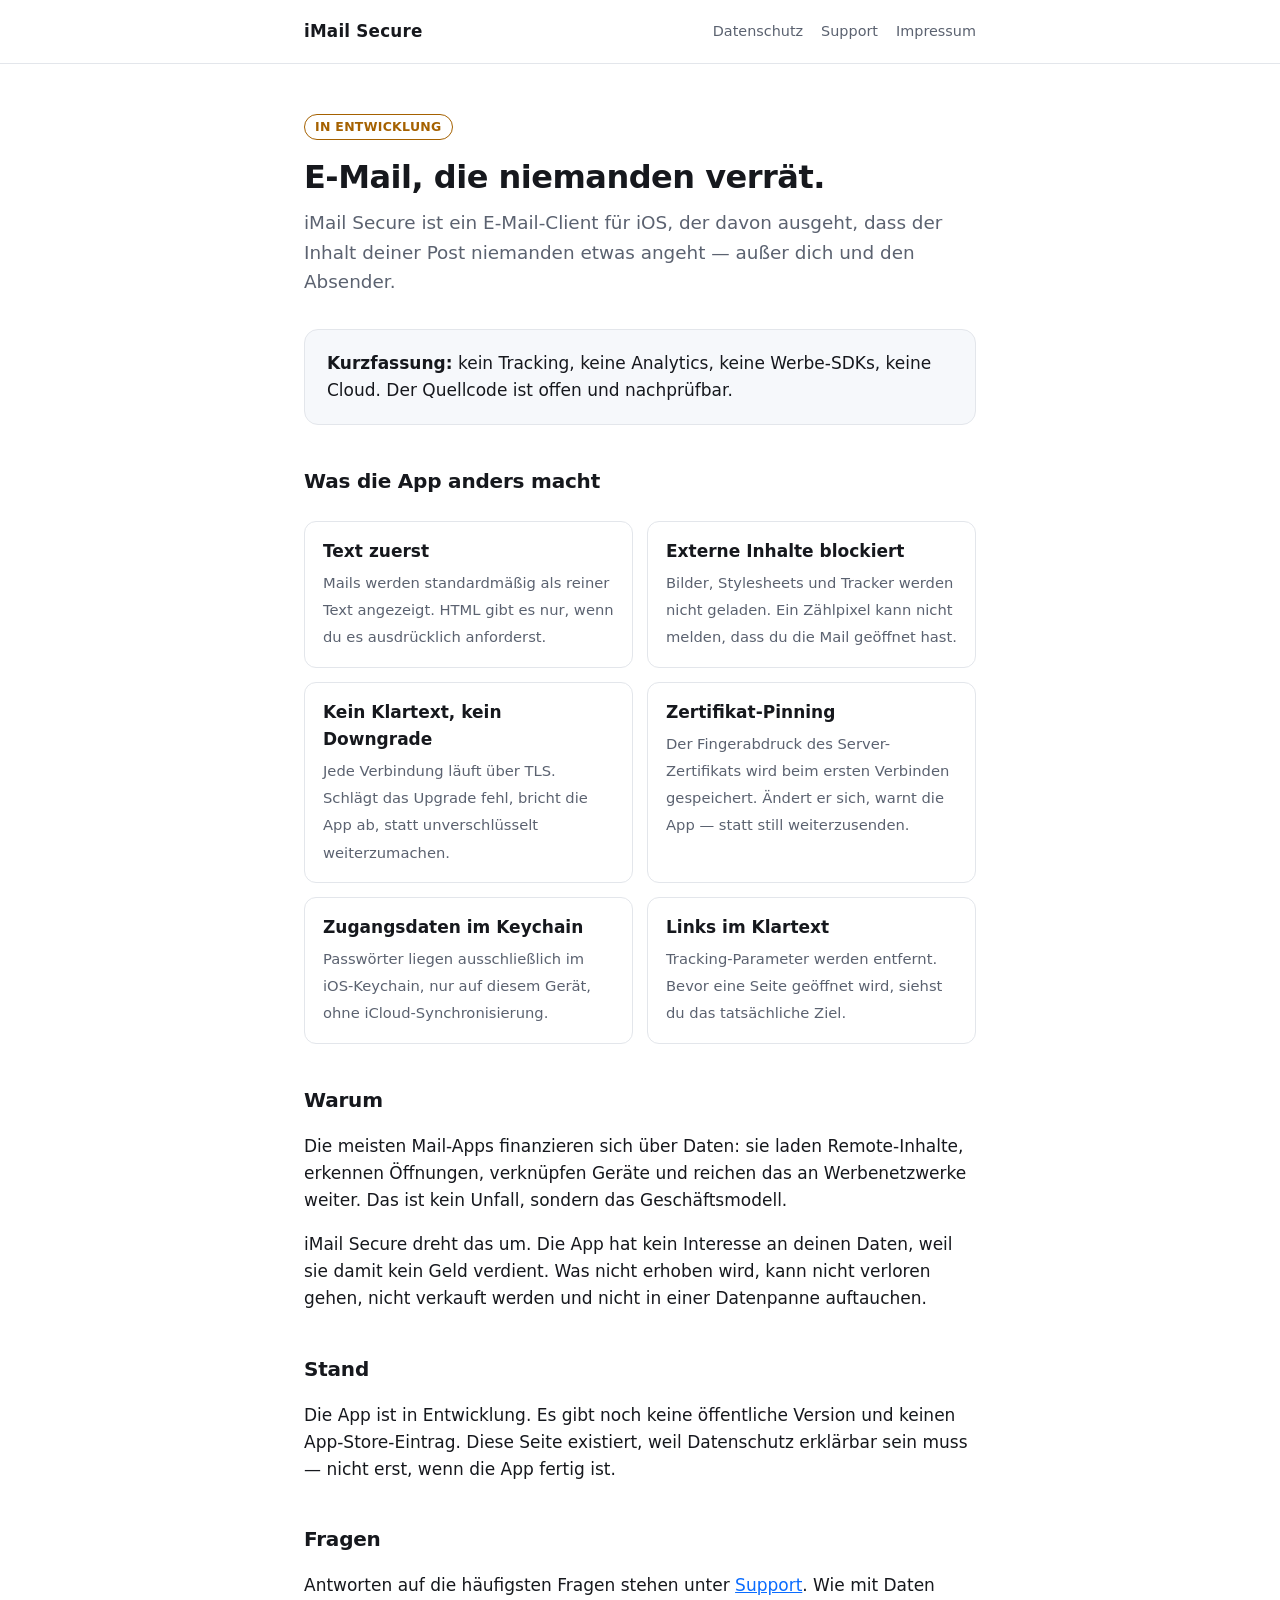
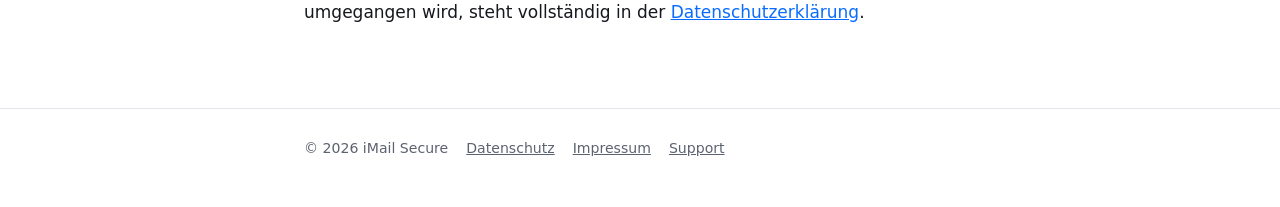
==== index.html @ 65453772 "Website-Geruest: Startseite, Datenschutz, Support Statisches HTML ohne externe Ressourcen (keine Fon" ====
<!doctype html>
<html lang="de">
<head>
<meta charset="utf-8">
<meta name="viewport" content="width=device-width, initial-scale=1">
<title>iMail Secure — E-Mail-Client für iOS ohne Tracking</title>
<meta name="description" content="iMail Secure ist ein datenschutzfreundlicher E-Mail-Client für iOS: TLS-only, Zertifikat-Pinning, Text zuerst, HTML nur auf Knopfdruck. Kein Tracking, keine Telemetrie.">
<meta name="robots" content="index, follow">
<link rel="stylesheet" href="style.css">
<!-- Keine externen Ressourcen: keine Fonts, keine Skripte, keine Analytics. -->
</head>
<body>

<header class="site">
  <div class="wrap">
    <a class="brand" href="index.html">iMail Secure</a>
    <nav>
      <a href="privacy.html">Datenschutz</a>
      <a href="support.html">Support</a>
      <a href="privacy.html#impressum">Impressum</a>
    </nav>
  </div>
</header>

<main>
  <div class="wrap">
    <span class="badge">In Entwicklung</span>

    <h1>E-Mail, die niemanden verrät.</h1>
    <p class="lead">
      iMail Secure ist ein E-Mail-Client für iOS, der davon ausgeht, dass der Inhalt
      deiner Post niemanden etwas angeht — außer dich und den Absender.
    </p>

    <div class="card">
      <p style="margin:0">
        <strong>Kurzfassung:</strong> kein Tracking, keine Analytics, keine Werbe-SDKs,
        keine Cloud. Der Quellcode ist offen und nachprüfbar.
      </p>
    </div>

    <h2>Was die App anders macht</h2>

    <div class="grid">
      <div class="feature">
        <strong>Text zuerst</strong>
        <span>Mails werden standardmäßig als reiner Text angezeigt. HTML gibt es nur,
        wenn du es ausdrücklich anforderst.</span>
      </div>
      <div class="feature">
        <strong>Externe Inhalte blockiert</strong>
        <span>Bilder, Stylesheets und Tracker werden nicht geladen. Ein Zählpixel kann
        nicht melden, dass du die Mail geöffnet hast.</span>
      </div>
      <div class="feature">
        <strong>Kein Klartext, kein Downgrade</strong>
        <span>Jede Verbindung läuft über TLS. Schlägt das Upgrade fehl, bricht die App ab,
        statt unverschlüsselt weiterzumachen.</span>
      </div>
      <div class="feature">
        <strong>Zertifikat-Pinning</strong>
        <span>Der Fingerabdruck des Server-Zertifikats wird beim ersten Verbinden gespeichert.
        Ändert er sich, warnt die App — statt still weiterzusenden.</span>
      </div>
      <div class="feature">
        <strong>Zugangsdaten im Keychain</strong>
        <span>Passwörter liegen ausschließlich im iOS-Keychain, nur auf diesem Gerät,
        ohne iCloud-Synchronisierung.</span>
      </div>
      <div class="feature">
        <strong>Links im Klartext</strong>
        <span>Tracking-Parameter werden entfernt. Bevor eine Seite geöffnet wird,
        siehst du das tatsächliche Ziel.</span>
      </div>
    </div>

    <h2>Warum</h2>
    <p>
      Die meisten Mail-Apps finanzieren sich über Daten: sie laden Remote-Inhalte,
      erkennen Öffnungen, verknüpfen Geräte und reichen das an Werbenetzwerke weiter.
      Das ist kein Unfall, sondern das Geschäftsmodell.
    </p>
    <p>
      iMail Secure dreht das um. Die App hat kein Interesse an deinen Daten, weil sie
      damit kein Geld verdient. Was nicht erhoben wird, kann nicht verloren gehen,
      nicht verkauft werden und nicht in einer Datenpanne auftauchen.
    </p>

    <h2>Stand</h2>
    <p>
      Die App ist in Entwicklung. Es gibt noch keine öffentliche Version und keinen
      App-Store-Eintrag. Diese Seite existiert, weil Datenschutz erklärbar sein muss —
      nicht erst, wenn die App fertig ist.
    </p>

    <h2>Fragen</h2>
    <p>
      Antworten auf die häufigsten Fragen stehen unter
      <a href="support.html">Support</a>. Wie mit Daten umgegangen wird, steht
      vollständig in der <a href="privacy.html">Datenschutzerklärung</a>.
    </p>
  </div>
</main>

<footer class="site">
  <div class="wrap">
    <span>© 2026 iMail Secure</span>
    <a href="privacy.html">Datenschutz</a>
    <a href="privacy.html#impressum">Impressum</a>
    <a href="support.html">Support</a>
  </div>
</footer>

</body>
</html>
---- style.css ----
:root {
  color-scheme: light dark;
  --bg: #ffffff;
  --fg: #16181d;
  --muted: #5b6270;
  --line: #e3e6eb;
  --accent: #0a6cff;
  --card: #f6f8fb;
  --ok: #128a4a;
  --warn: #a56100;
}

@media (prefers-color-scheme: dark) {
  :root {
    --bg: #0e1014;
    --fg: #e9ecf1;
    --muted: #9aa3b2;
    --line: #232830;
    --accent: #5b9bff;
    --card: #151920;
    --ok: #4cc98a;
    --warn: #e0a64a;
  }
}

* { box-sizing: border-box; }

html { -webkit-text-size-adjust: 100%; }

body {
  margin: 0;
  background: var(--bg);
  color: var(--fg);
  font-family: -apple-system, BlinkMacSystemFont, "Segoe UI", system-ui, sans-serif;
  font-size: 17px;
  line-height: 1.6;
}

.wrap {
  max-width: 720px;
  margin: 0 auto;
  padding: 0 24px;
}

header.site {
  border-bottom: 1px solid var(--line);
}

header.site .wrap {
  display: flex;
  align-items: center;
  gap: 16px;
  padding-top: 18px;
  padding-bottom: 18px;
}

.brand {
  font-weight: 700;
  font-size: 1.05rem;
  letter-spacing: .2px;
  color: var(--fg);
  text-decoration: none;
}

nav {
  margin-left: auto;
  display: flex;
  gap: 18px;
  flex-wrap: wrap;
}

nav a {
  color: var(--muted);
  text-decoration: none;
  font-size: .9rem;
}

nav a:hover, nav a:focus-visible { color: var(--accent); }

main { padding: 48px 0 64px; }

h1 {
  font-size: 2rem;
  line-height: 1.2;
  margin: 0 0 12px;
  letter-spacing: -.5px;
}

h2 {
  font-size: 1.25rem;
  margin: 40px 0 10px;
  letter-spacing: -.2px;
}

h3 { font-size: 1rem; margin: 24px 0 6px; }

p, li { color: var(--fg); }

.lead { font-size: 1.15rem; color: var(--muted); margin: 0 0 32px; }

a { color: var(--accent); }

ul { padding-left: 22px; }

li { margin: 6px 0; }

.card {
  background: var(--card);
  border: 1px solid var(--line);
  border-radius: 14px;
  padding: 20px 22px;
  margin: 24px 0;
}

.grid {
  display: grid;
  grid-template-columns: repeat(auto-fit, minmax(220px, 1fr));
  gap: 14px;
  margin: 24px 0;
}

.feature {
  border: 1px solid var(--line);
  border-radius: 12px;
  padding: 16px 18px;
}

.feature strong { display: block; margin-bottom: 4px; }

.feature span { color: var(--muted); font-size: .92rem; }

.badge {
  display: inline-block;
  font-size: .78rem;
  font-weight: 600;
  letter-spacing: .3px;
  text-transform: uppercase;
  color: var(--warn);
  border: 1px solid currentColor;
  border-radius: 999px;
  padding: 2px 10px;
  margin-bottom: 18px;
}

.ok { color: var(--ok); font-weight: 600; }

.muted { color: var(--muted); }

.small { font-size: .88rem; }

hr { border: 0; border-top: 1px solid var(--line); margin: 40px 0; }

footer.site {
  border-top: 1px solid var(--line);
  padding: 28px 0 48px;
  color: var(--muted);
  font-size: .88rem;
}

footer.site a { color: var(--muted); }

footer.site .wrap { display: flex; gap: 18px; flex-wrap: wrap; }

code {
  font-family: ui-monospace, SFMono-Regular, Menlo, monospace;
  font-size: .9em;
  background: var(--card);
  border: 1px solid var(--line);
  border-radius: 5px;
  padding: 1px 5px;
}

.placeholder {
  background: rgba(224, 166, 74, .18);
  border-bottom: 2px solid var(--warn);
  padding: 0 3px;
}
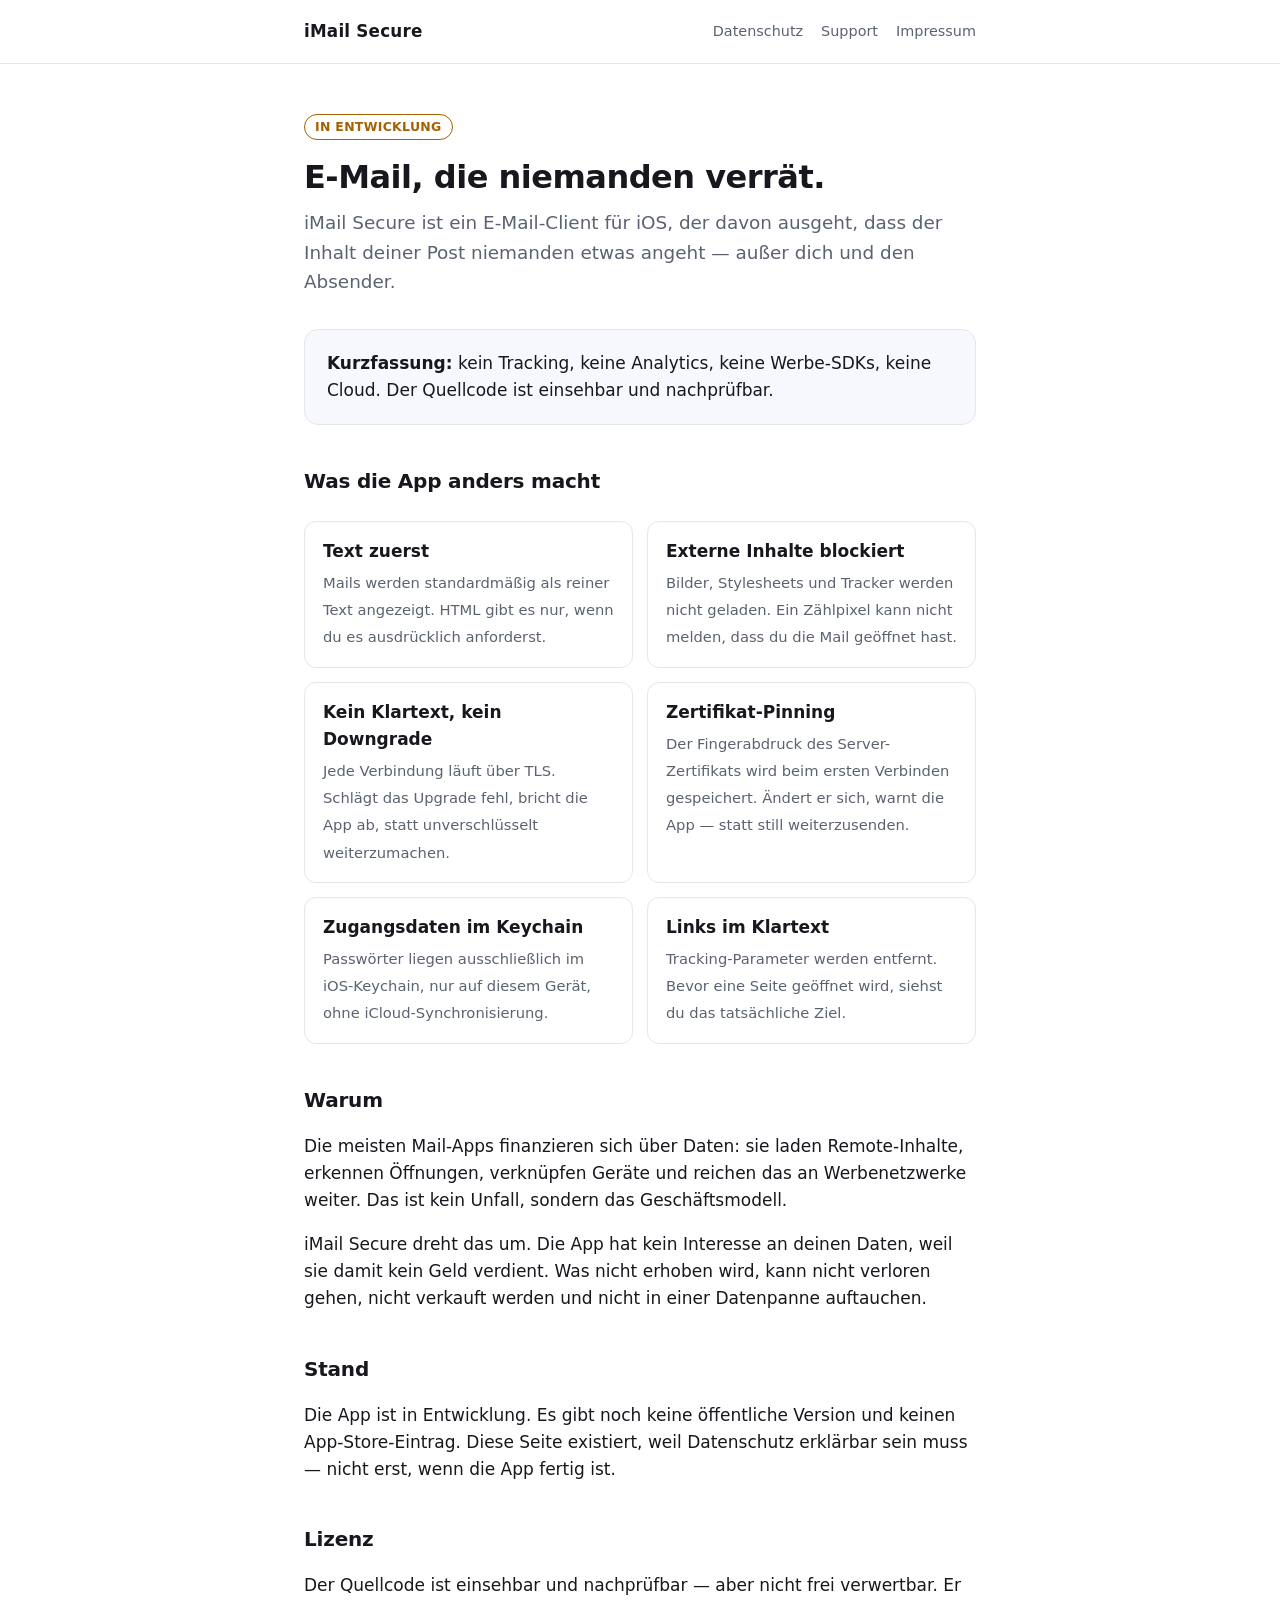
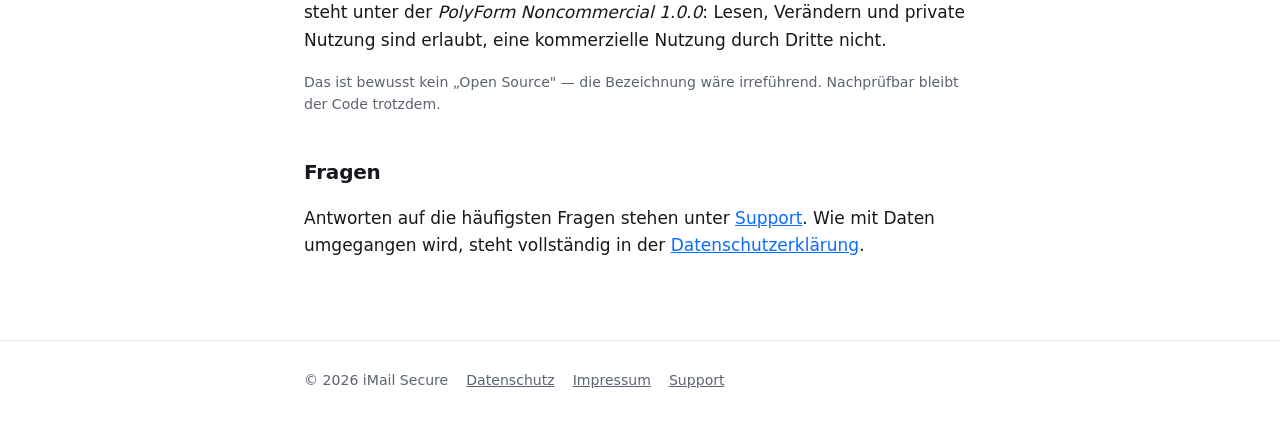
==== commit 6140d7b7: "Lizenz: source-available statt offen (PolyForm Noncommercial) Die App ist kein Open Source. Website-" ====
--- a/index.html
+++ b/index.html
@@ -35,7 +35,7 @@
     <div class="card">
       <p style="margin:0">
         <strong>Kurzfassung:</strong> kein Tracking, keine Analytics, keine Werbe-SDKs,
-        keine Cloud. Der Quellcode ist offen und nachprüfbar.
+        keine Cloud. Der Quellcode ist einsehbar und nachprüfbar.
       </p>
     </div>
 
@@ -93,6 +93,18 @@
       nicht erst, wenn die App fertig ist.
     </p>
 
+    <h2>Lizenz</h2>
+    <p>
+      Der Quellcode ist einsehbar und nachprüfbar — aber nicht frei verwertbar.
+      Er steht unter der <em>PolyForm Noncommercial 1.0.0</em>: Lesen, Verändern
+      und private Nutzung sind erlaubt, eine kommerzielle Nutzung durch Dritte
+      nicht.
+    </p>
+    <p class="small muted">
+      Das ist bewusst kein „Open Source" — die Bezeichnung wäre irreführend.
+      Nachprüfbar bleibt der Code trotzdem.
+    </p>
+
     <h2>Fragen</h2>
     <p>
       Antworten auf die häufigsten Fragen stehen unter
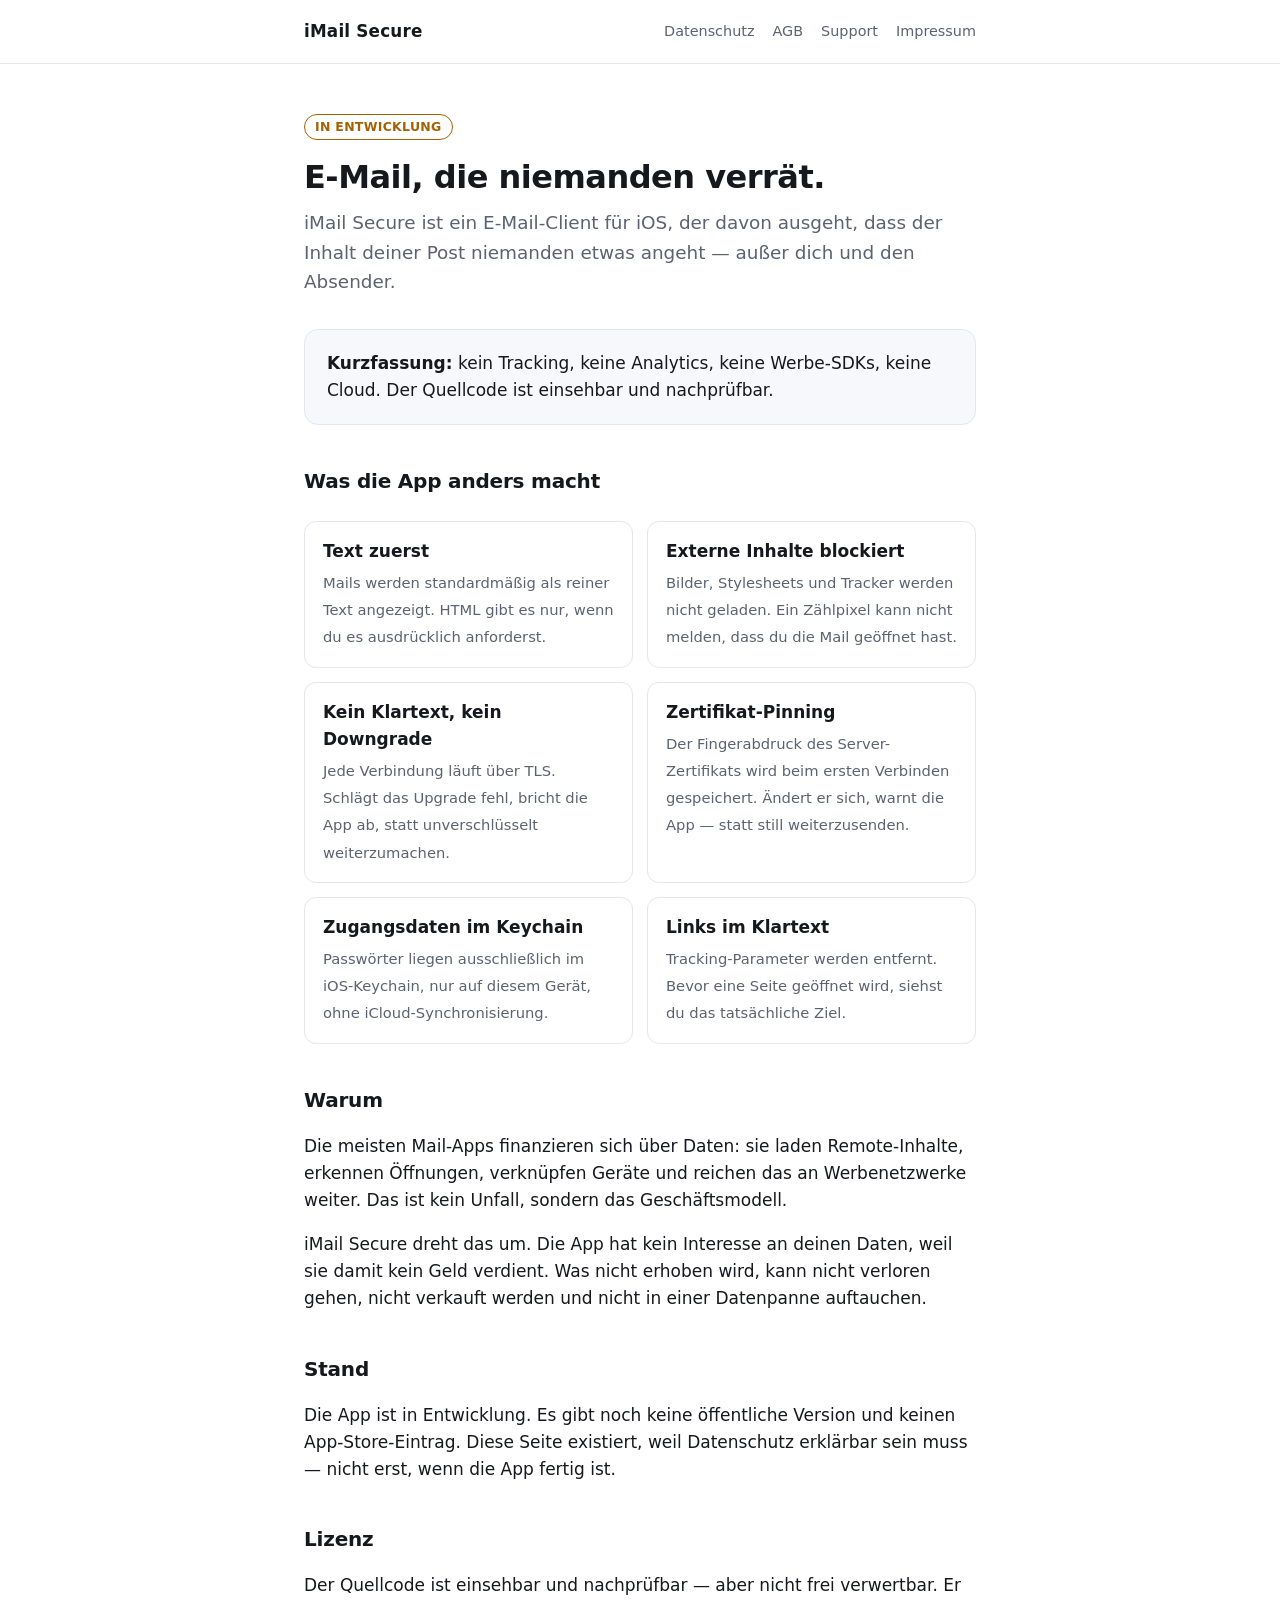
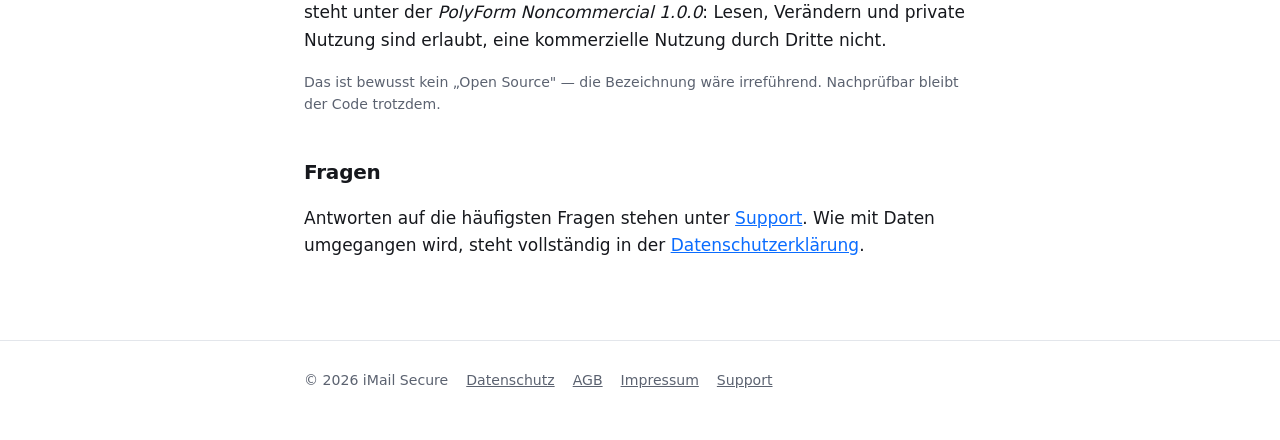
==== commit e5591654: "feat(terms): Nutzungsbedingungen (Entwurf) veroeffentlichen - terms.html: Geltungsbereich, Free/Pro," ====
--- a/index.html
+++ b/index.html
@@ -16,6 +16,7 @@
     <a class="brand" href="index.html">iMail Secure</a>
     <nav>
       <a href="privacy.html">Datenschutz</a>
+      <a href="terms.html">AGB</a>
       <a href="support.html">Support</a>
       <a href="privacy.html#impressum">Impressum</a>
     </nav>
@@ -118,6 +119,7 @@
   <div class="wrap">
     <span>© 2026 iMail Secure</span>
     <a href="privacy.html">Datenschutz</a>
+    <a href="terms.html">AGB</a>
     <a href="privacy.html#impressum">Impressum</a>
     <a href="support.html">Support</a>
   </div>
